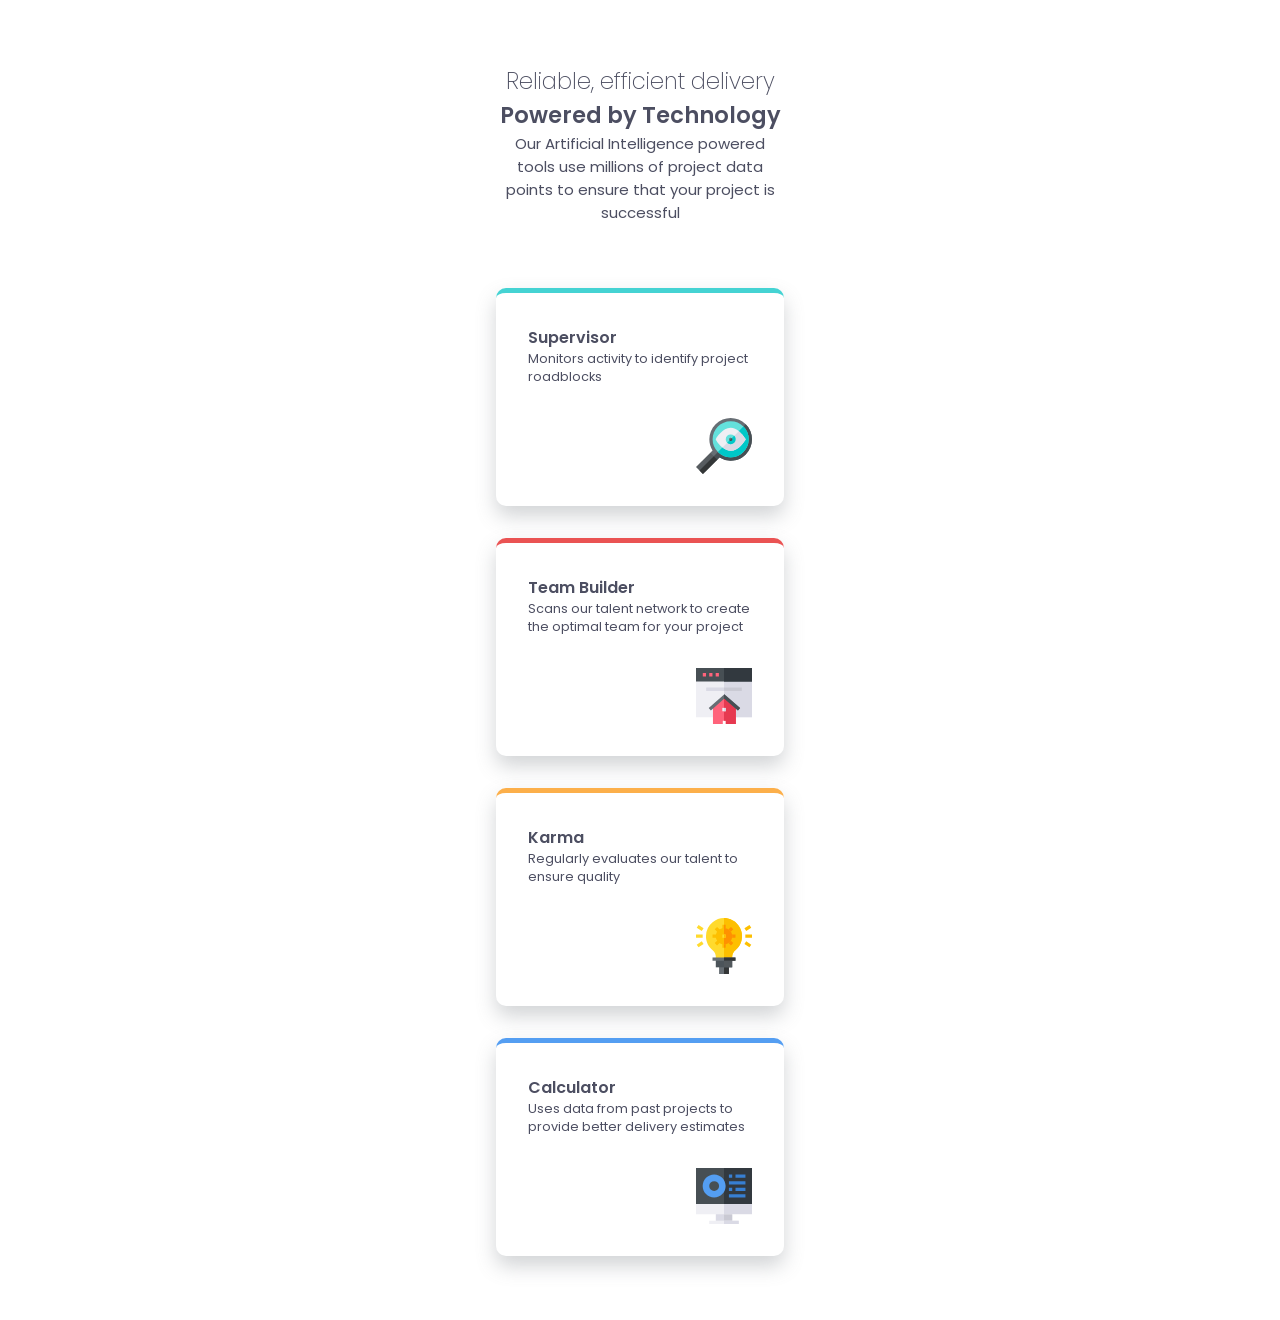
==== four-card-feature-section/index.html @ b0f20fd0 "mobile design done" ====
<!doctype html>
<html lang="en">
  <head>
    <meta charset="UTF-8" />
    <meta name="viewport" content="width=device-width, initial-scale=1.0" />

    <link
      rel="icon"
      type="image/png"
      sizes="32x32"
      href="./images/favicon-32x32.png"
    />
    <link rel="stylesheet" href="styles.css" />

    <title>Frontend Mentor | Four card feature section</title>
  </head>
  <body>
    <div class="info-text">
      <h1>Reliable, efficient delivery</h1>
      <h1><strong>Powered by Technology</strong></h1>
      <h2>
        Our Artificial Intelligence powered tools use millions of project data
        points to ensure that your project is successful
      </h2>
    </div>
    <main>
      <div id="supervisor">
        <h3>Supervisor</h3>
        <p>Monitors activity to identify project roadblocks</p>
        <img src="images/icon-supervisor.svg" alt="Supervisor icon" />
      </div>
      <div id="team-builder">
        <h3>Team Builder</h3>
        <p>
          Scans our talent network to create the optimal team for your project
        </p>
        <img src="images/icon-team-builder.svg" alt="Team Builder icon" />
      </div>
      <div id="karma">
        <h3>Karma</h3>
        <p>Regularly evaluates our talent to ensure quality</p>
        <img src="images/icon-karma.svg" alt="Karma icon" />
      </div>
      <div id="calculator">
        <h3>Calculator</h3>
        <p>Uses data from past projects to provide better delivery estimates</p>
        <img src="images/icon-calculator.svg" alt="Calculator icon"
      </div>
    </main>
  </body>
</html>
---- four-card-feature-section/styles.css ----
@import url("https://fonts.googleapis.com/css2?family=Fraunces:ital,opsz,wght@0,9..144,100..900;1,9..144,100..900&family=Inter:ital,opsz,wght@0,14..32,100..900;1,14..32,100..900&family=Montserrat:ital,wght@0,100..900;1,100..900&family=Outfit:wght@100..900&family=Poppins:ital,wght@0,100;0,200;0,300;0,400;0,500;0,600;0,700;0,800;0,900;1,100;1,200;1,300;1,400;1,500;1,600;1,700;1,800;1,900&family=Young+Serif&display=swap");

:root {
  --red: hsl(0, 78%, 62%);
  --cyan: hsl(180, 62%, 55%);
  --orange: hsl(34, 97%, 64%);
  --blue: hsl(212, 86%, 64%);
  --grey-500: hsl(234, 12%, 34%);
  --grey-400: hsl(212, 6%, 44%);
  --white: hsl(0, 0%, 100%);
}

body {
  padding: 4rem 0;
  margin: 0;
  font-family: "Poppins", sans-serif, system-ui;
  font-size: 0.9375rem;
  font-weight: 400;
  color: var(--grey-500);
  width: 100vw;
  min-height: 100vh;
}

h1 {
  margin: 0;
  font-weight: 200;
  font-size: 1.5em;

  strong {
    font-weight: 600;
  }
}

h2 {
  margin: 0;
  font-size: 1em;
  font-weight: 400;
}

h3 {
  margin: 0;
  font-weight: 600;
  font-size: 1.25em;
}

.info-text {
  margin: 0 auto;
  display: flex;
  flex-direction: column;
  width: 80%;
  max-width: 18rem;
  text-align: center;
}

main {
  margin: 0 auto;
  width: 80%;
  display: flex;
  flex-direction: column;
  gap: 2rem;
  padding-top: 4rem;
  max-width: 18rem;

  div {
    display: flex;
    flex-direction: column;
    padding: 2rem;
    box-shadow: 0 10px 20px hsla(212, 6%, 44%, 30%);
    border-top: 5px solid #000000;
    border-radius: 10px;
    font-size: 0.85em;

    p {
      margin: 0;
    }

    img {
      padding-top: 2rem;
      align-self: flex-end;
      width: 3.5rem;
    }
  }
}

#supervisor {
  border-color: var(--cyan);
}

#team-builder {
  border-color: var(--red);
}

#karma {
  border-color: var(--orange);
}

#calculator {
  border-color: var(--blue);
}
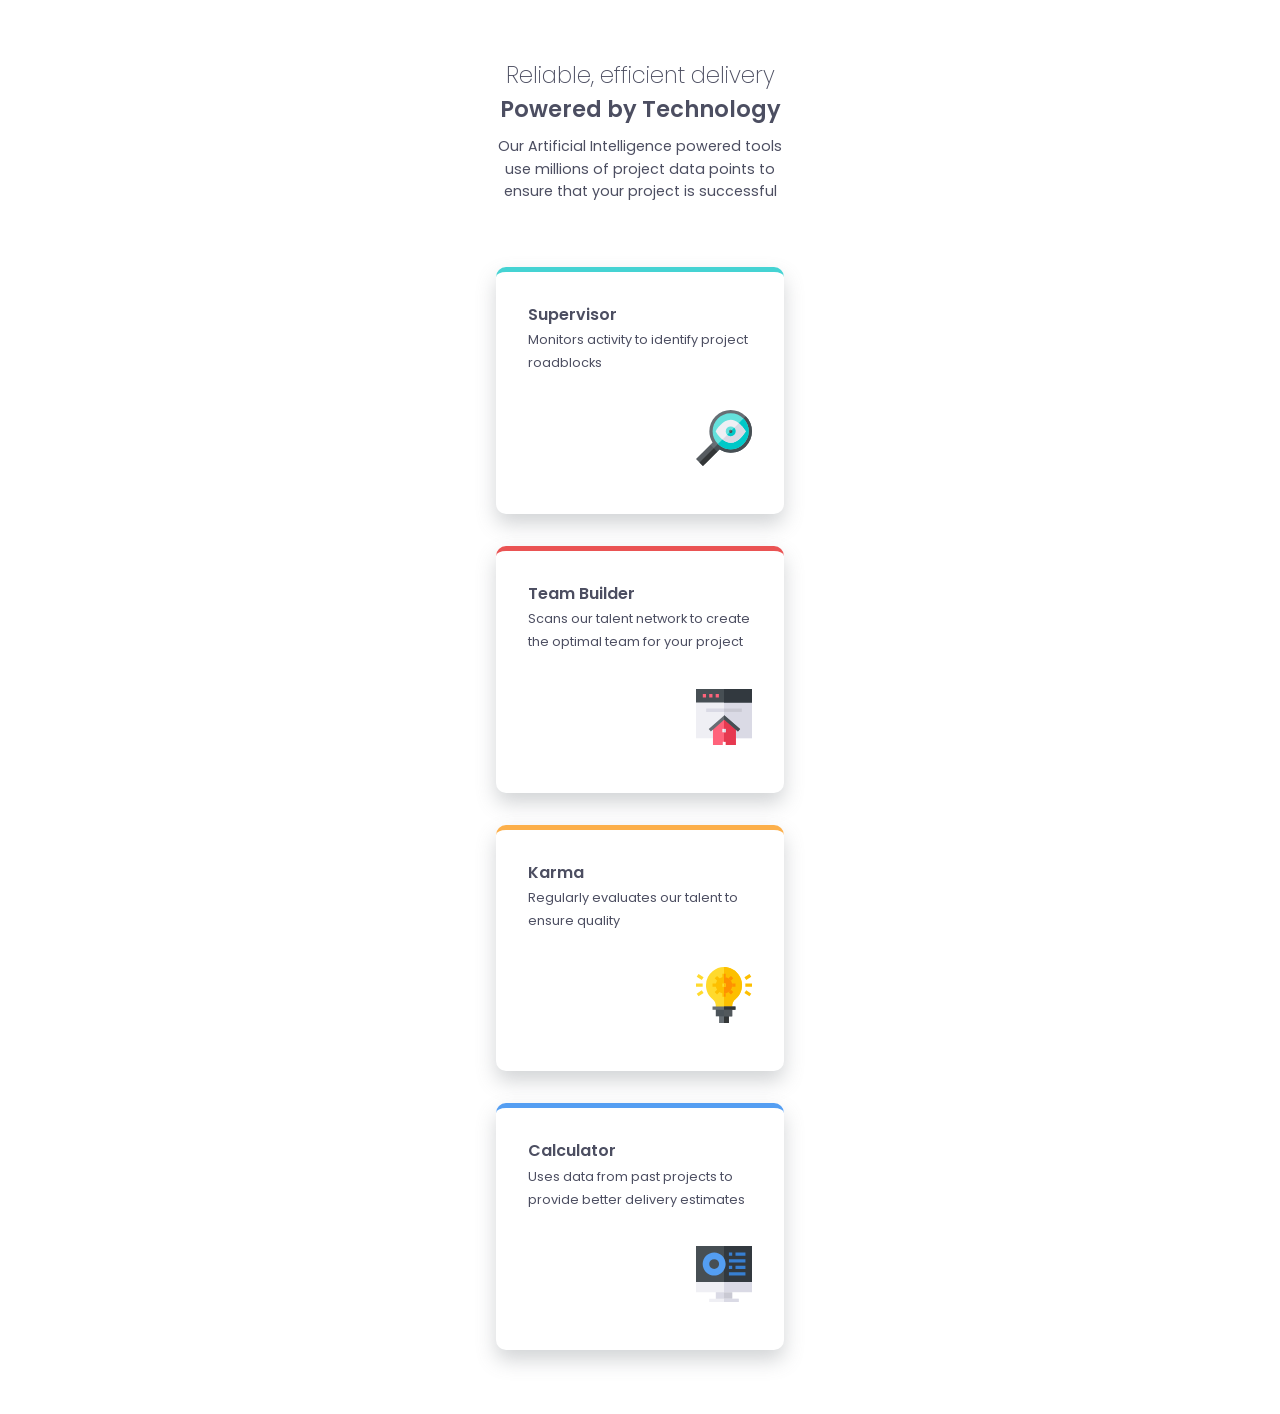
==== commit a08409fe: "four-card-feature-section" ====
--- a/four-card-feature-section/index.html
+++ b/four-card-feature-section/index.html
@@ -16,35 +16,39 @@
   </head>
   <body>
     <div class="info-text">
-      <h1>Reliable, efficient delivery</h1>
-      <h1><strong>Powered by Technology</strong></h1>
+      <div class="h-div">
+        <h1>Reliable, efficient delivery</h1>
+        <h1><strong>Powered by Technology</strong></h1>
+      </div>
       <h2>
         Our Artificial Intelligence powered tools use millions of project data
         points to ensure that your project is successful
       </h2>
     </div>
     <main>
-      <div id="supervisor">
+      <div class="supervisor">
         <h3>Supervisor</h3>
         <p>Monitors activity to identify project roadblocks</p>
         <img src="images/icon-supervisor.svg" alt="Supervisor icon" />
       </div>
-      <div id="team-builder">
-        <h3>Team Builder</h3>
-        <p>
-          Scans our talent network to create the optimal team for your project
-        </p>
-        <img src="images/icon-team-builder.svg" alt="Team Builder icon" />
+      <div class="mid-divs">
+        <div class="team-builder">
+          <h3>Team Builder</h3>
+          <p>
+            Scans our talent network to create the optimal team for your project
+          </p>
+          <img src="images/icon-team-builder.svg" alt="Team Builder icon" />
+        </div>
+        <div class="karma">
+          <h3>Karma</h3>
+          <p>Regularly evaluates our talent to ensure quality</p>
+          <img src="images/icon-karma.svg" alt="Karma icon" />
+        </div>
       </div>
-      <div id="karma">
-        <h3>Karma</h3>
-        <p>Regularly evaluates our talent to ensure quality</p>
-        <img src="images/icon-karma.svg" alt="Karma icon" />
-      </div>
-      <div id="calculator">
+      <div class="calculator">
         <h3>Calculator</h3>
         <p>Uses data from past projects to provide better delivery estimates</p>
-        <img src="images/icon-calculator.svg" alt="Calculator icon"
+        <img src="images/icon-calculator.svg" alt="Calculator icon" />
       </div>
     </main>
   </body>
--- a/four-card-feature-section/styles.css
+++ b/four-card-feature-section/styles.css
@@ -19,6 +19,7 @@
   color: var(--grey-500);
   width: 100vw;
   min-height: 100vh;
+  line-height: 150%;
 }
 
 h1 {
@@ -33,7 +34,7 @@
 
 h2 {
   margin: 0;
-  font-size: 1em;
+  font-size: 0.95em;
   font-weight: 400;
 }
 
@@ -50,50 +51,143 @@
   width: 80%;
   max-width: 18rem;
   text-align: center;
+  gap: 1em;
+}
+
+.h-div {
+  display: flex;
+  flex-direction: column;
+  gap: 0.75em;
+}
+
+.mid-divs {
+  display: flex;
+  flex-direction: column;
+  gap: 2rem;
 }
 
 main {
   margin: 0 auto;
-  width: 80%;
+  width: 75%;
   display: flex;
   flex-direction: column;
   gap: 2rem;
   padding-top: 4rem;
   max-width: 18rem;
+}
 
-  div {
-    display: flex;
-    flex-direction: column;
-    padding: 2rem;
-    box-shadow: 0 10px 20px hsla(212, 6%, 44%, 30%);
-    border-top: 5px solid #000000;
-    border-radius: 10px;
-    font-size: 0.85em;
+.supervisor {
+  display: flex;
+  flex-direction: column;
+  padding: 2rem;
+  box-shadow: 0 10px 20px hsla(212, 6%, 44%, 30%);
+  border-top: 5px solid var(--cyan);
+  border-radius: 10px;
+  font-size: 0.85em;
+  gap: 0.25em;
 
-    p {
-      margin: 0;
-    }
+  p {
+    margin: 0;
+  }
 
-    img {
-      padding-top: 2rem;
-      align-self: flex-end;
-      width: 3.5rem;
-    }
+  img {
+    padding: 2rem 0 1rem 0;
+    align-self: flex-end;
+    width: 3.5rem;
   }
 }
 
-#supervisor {
-  border-color: var(--cyan);
+.team-builder {
+  display: flex;
+  flex-direction: column;
+  padding: 2rem;
+  box-shadow: 0 10px 20px hsla(212, 6%, 44%, 30%);
+  border-top: 5px solid var(--red);
+  border-radius: 10px;
+  font-size: 0.85em;
+  gap: 0.25em;
+
+  p {
+    margin: 0;
+  }
+
+  img {
+    padding: 2rem 0 1rem 0;
+    align-self: flex-end;
+    width: 3.5rem;
+  }
 }
 
-#team-builder {
-  border-color: var(--red);
+.karma {
+  display: flex;
+  flex-direction: column;
+  padding: 2rem;
+  box-shadow: 0 10px 20px hsla(212, 6%, 44%, 30%);
+  border-top: 5px solid var(--orange);
+  border-radius: 10px;
+  font-size: 0.85em;
+  gap: 0.25em;
+
+  p {
+    margin: 0;
+  }
+
+  img {
+    padding: 2rem 0 1rem 0;
+    align-self: flex-end;
+    width: 3.5rem;
+  }
 }
 
-#karma {
-  border-color: var(--orange);
+.calculator {
+  display: flex;
+  flex-direction: column;
+  padding: 2rem;
+  box-shadow: 0 10px 20px hsla(212, 6%, 44%, 30%);
+  border-top: 5px solid var(--blue);
+  border-radius: 10px;
+  font-size: 0.85em;
+  gap: 0.25em;
+
+  p {
+    margin: 0;
+  }
+
+  img {
+    padding: 2rem 0 1rem 0;
+    align-self: flex-end;
+    width: 3.5rem;
+  }
 }
 
-#calculator {
-  border-color: var(--blue);
+@media screen and (min-width: 1440px) {
+  h1 {
+    font-size: 2.5em;
+  }
+
+  h2 {
+    font-size: 1em;
+  }
+  .info-text {
+    width: 35%;
+    max-width: none;
+    font-size: 1em;
+    gap: 1.5em;
+    max-width: 31.5rem;
+  }
+  .h-div {
+    display: flex;
+    flex-direction: column;
+    gap: 1.75em;
+  }
+  main {
+    display: grid;
+    grid-template-columns: 1fr 1fr 1fr;
+    max-width: 67.5rem;
+    align-items: center;
+  }
+
+  h3 {
+    font-size: 1.5em;
+  }
 }
